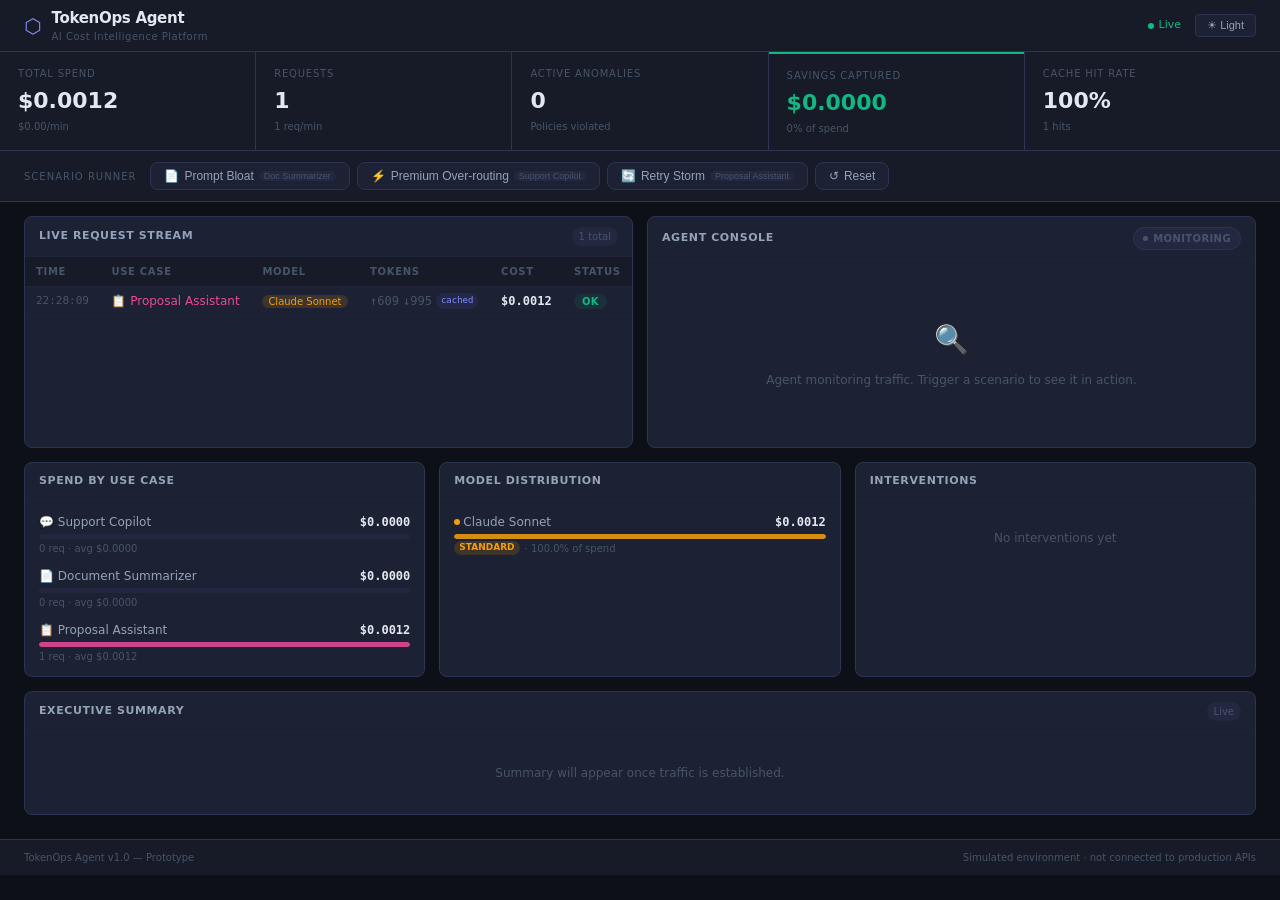
==== index.html @ 14226537 "Build TokenOps Agent standalone prototype Three-file SPA (index.html + styles.css + app.js) that sim" ====
<!DOCTYPE html>
<html lang="en" data-theme="dark">
<head>
  <meta charset="UTF-8">
  <meta name="viewport" content="width=device-width, initial-scale=1.0">
  <title>TokenOps Agent — AI Cost Intelligence</title>
  <link rel="stylesheet" href="styles.css">
</head>
<body>

  <!-- HEADER -->
  <header class="app-header">
    <div class="header-brand">
      <div class="brand-icon">⬡</div>
      <div>
        <div class="brand-name">TokenOps Agent</div>
        <div class="brand-sub">AI Cost Intelligence Platform</div>
      </div>
    </div>
    <div class="header-controls">
      <div class="live-indicator">
        <span class="live-dot"></span>
        <span>Live</span>
      </div>
      <button class="theme-toggle" id="themeToggle" onclick="toggleTheme()">☀ Light</button>
    </div>
  </header>

  <!-- KPI BAR -->
  <section class="kpi-bar">
    <div class="kpi-card">
      <div class="kpi-label">Total Spend</div>
      <div class="kpi-value" id="kpiTotalSpend">$0.00</div>
      <div class="kpi-sub" id="kpiSpendRate">$0.00/min</div>
    </div>
    <div class="kpi-card">
      <div class="kpi-label">Requests</div>
      <div class="kpi-value" id="kpiRequests">0</div>
      <div class="kpi-sub" id="kpiReqRate">0 req/min</div>
    </div>
    <div class="kpi-card" id="kpiAnomalyCard">
      <div class="kpi-label">Active Anomalies</div>
      <div class="kpi-value" id="kpiAnomalies">0</div>
      <div class="kpi-sub">Policies violated</div>
    </div>
    <div class="kpi-card kpi-success">
      <div class="kpi-label">Savings Captured</div>
      <div class="kpi-value" id="kpiSavings">$0.00</div>
      <div class="kpi-sub" id="kpiSavingsPct">0% of spend</div>
    </div>
    <div class="kpi-card">
      <div class="kpi-label">Cache Hit Rate</div>
      <div class="kpi-value" id="kpiCacheRate">0%</div>
      <div class="kpi-sub" id="kpiCacheHits">0 hits</div>
    </div>
  </section>

  <!-- SCENARIO RUNNER -->
  <section class="scenario-runner">
    <div class="scenario-runner-label">SCENARIO RUNNER</div>
    <div class="scenario-btns">
      <button class="scenario-btn bloat" onclick="Scenarios.triggerPromptBloat()">
        <span>📄</span>
        <span>Prompt Bloat</span>
        <span class="scenario-tag">Doc Summarizer</span>
      </button>
      <button class="scenario-btn routing" onclick="Scenarios.triggerPremiumOverrouting()">
        <span>⚡</span>
        <span>Premium Over-routing</span>
        <span class="scenario-tag">Support Copilot</span>
      </button>
      <button class="scenario-btn retry-storm" onclick="Scenarios.triggerRetryStorm()">
        <span>🔄</span>
        <span>Retry Storm</span>
        <span class="scenario-tag">Proposal Assistant</span>
      </button>
      <button class="scenario-btn reset-btn" onclick="Scenarios.reset()">
        <span>↺</span>
        <span>Reset</span>
      </button>
    </div>
    <div class="scenario-status-bar" id="scenarioStatusBar"></div>
  </section>

  <!-- MAIN CONTENT -->
  <div class="main-grid">

    <!-- Live Request Stream -->
    <section class="panel">
      <div class="panel-header">
        <h2>Live Request Stream</h2>
        <span class="panel-badge" id="reqCount">0 requests</span>
      </div>
      <div class="req-table-wrap">
        <table class="req-table">
          <thead>
            <tr>
              <th>Time</th>
              <th>Use Case</th>
              <th>Model</th>
              <th>Tokens</th>
              <th>Cost</th>
              <th>Status</th>
            </tr>
          </thead>
          <tbody id="reqTableBody"></tbody>
        </table>
      </div>
    </section>

    <!-- Agent Console -->
    <section class="panel">
      <div class="panel-header">
        <h2>Agent Console</h2>
        <span class="agent-status-chip" id="agentChip">
          <span class="chip-dot"></span>Monitoring
        </span>
      </div>
      <div class="agent-log" id="agentLog">
        <div class="agent-idle">
          <div class="agent-idle-icon">🔍</div>
          <div>Agent monitoring traffic. Trigger a scenario to see it in action.</div>
        </div>
      </div>
    </section>

  </div>

  <!-- ANALYSIS ROW -->
  <div class="analysis-grid">

    <!-- Spend by Use Case -->
    <section class="panel">
      <div class="panel-header"><h2>Spend by Use Case</h2></div>
      <div class="bar-section" id="spendBars">
        <div class="empty-state">Waiting for traffic…</div>
      </div>
    </section>

    <!-- Model Distribution -->
    <section class="panel">
      <div class="panel-header"><h2>Model Distribution</h2></div>
      <div class="bar-section" id="modelBars">
        <div class="empty-state">Waiting for traffic…</div>
      </div>
    </section>

    <!-- Interventions -->
    <section class="panel">
      <div class="panel-header"><h2>Interventions</h2></div>
      <div class="intervention-list" id="interventionList">
        <div class="empty-state">No interventions yet</div>
      </div>
    </section>

  </div>

  <!-- EXECUTIVE SUMMARY -->
  <section class="panel exec-panel">
    <div class="panel-header">
      <h2>Executive Summary</h2>
      <span class="panel-badge">Live</span>
    </div>
    <div class="exec-content" id="execContent">
      <div class="empty-state">Summary will appear once traffic is established.</div>
    </div>
  </section>

  <footer class="app-footer">
    <span>TokenOps Agent v1.0 — Prototype</span>
    <span>Simulated environment · not connected to production APIs</span>
  </footer>

  <script src="app.js"></script>
</body>
</html>
---- styles.css ----
/* TokenOps Agent — Stylesheet */
*, *::before, *::after { box-sizing: border-box; margin: 0; padding: 0; }

:root {
  --bg:         #0d1117;
  --bg2:        #161b27;
  --bg3:        #1c2133;
  --bg4:        #232840;
  --border:     #2d3453;
  --border2:    #1f2438;
  --txt:        #e2e8f0;
  --txt2:       #94a3b8;
  --txt3:       #475569;
  --accent:     #6366f1;
  --accent2:    #818cf8;
  --accent-bg:  rgba(99,102,241,.10);
  --green:      #10b981;
  --green-bg:   rgba(16,185,129,.10);
  --green-bd:   rgba(16,185,129,.30);
  --amber:      #f59e0b;
  --amber-bg:   rgba(245,158,11,.10);
  --amber-bd:   rgba(245,158,11,.30);
  --red:        #ef4444;
  --red-bg:     rgba(239,68,68,.10);
  --red-bd:     rgba(239,68,68,.30);
  --r:          8px;
  --r2:         4px;
  --shadow:     0 1px 4px rgba(0,0,0,.45);
  --font:       -apple-system, BlinkMacSystemFont, 'Segoe UI', system-ui, sans-serif;
  --mono:       'SF Mono','Fira Code','Cascadia Code',Consolas,monospace;
}

[data-theme="light"] {
  --bg:        #f1f5f9;
  --bg2:       #ffffff;
  --bg3:       #ffffff;
  --bg4:       #f8fafc;
  --border:    #e2e8f0;
  --border2:   #f1f5f9;
  --txt:       #1e293b;
  --txt2:      #64748b;
  --txt3:      #94a3b8;
  --accent-bg: rgba(99,102,241,.07);
  --shadow:    0 1px 4px rgba(0,0,0,.10);
}

html { font-size: 14px; }
body {
  font-family: var(--font);
  background: var(--bg);
  color: var(--txt);
  line-height: 1.5;
  min-height: 100vh;
}

/* ── HEADER ─────────────────────────────────── */
.app-header {
  display: flex;
  align-items: center;
  justify-content: space-between;
  padding: 0 24px;
  height: 52px;
  background: var(--bg2);
  border-bottom: 1px solid var(--border);
  position: sticky; top: 0; z-index: 50;
}
.header-brand { display: flex; align-items: center; gap: 10px; }
.brand-icon { font-size: 20px; color: var(--accent2); }
.brand-name { font-size: 15px; font-weight: 700; letter-spacing: -.3px; }
.brand-sub { font-size: 10px; color: var(--txt3); letter-spacing: .5px; }
.header-controls { display: flex; align-items: center; gap: 14px; }

.live-indicator {
  display: flex; align-items: center; gap: 5px;
  font-size: 11px; font-weight: 500; color: var(--green);
}
.live-dot {
  width: 6px; height: 6px; border-radius: 50%;
  background: var(--green);
  animation: blink 2s infinite;
}
@keyframes blink {
  0%,100%{ opacity:1; box-shadow: 0 0 0 0 rgba(16,185,129,.4); }
  50%    { opacity:.7; box-shadow: 0 0 0 4px rgba(16,185,129,0); }
}

.theme-toggle {
  background: var(--bg3); border: 1px solid var(--border);
  color: var(--txt2); padding: 4px 11px; border-radius: var(--r2);
  cursor: pointer; font-size: 11px; transition: .15s;
}
.theme-toggle:hover { border-color: var(--accent); color: var(--accent2); }

/* ── KPI BAR ─────────────────────────────────── */
.kpi-bar {
  display: grid;
  grid-template-columns: repeat(5,1fr);
  gap: 1px;
  background: var(--border);
  border-bottom: 1px solid var(--border);
}
.kpi-card {
  background: var(--bg2);
  padding: 14px 18px;
  transition: background .2s;
}
.kpi-card:hover { background: var(--bg3); }
.kpi-card.kpi-success { border-top: 2px solid var(--green); }
.kpi-card.kpi-alert  { background: var(--red-bg) !important; }

.kpi-label { font-size: 10px; text-transform: uppercase; letter-spacing: .8px; color: var(--txt3); margin-bottom: 3px; }
.kpi-value { font-size: 22px; font-weight: 800; font-variant-numeric: tabular-nums; margin-bottom: 2px; }
.kpi-card.kpi-success .kpi-value { color: var(--green); }
.kpi-card.kpi-alert  .kpi-value  { color: var(--red); }
.kpi-sub { font-size: 10px; color: var(--txt3); }

/* ── SCENARIO RUNNER ─────────────────────────── */
.scenario-runner {
  display: flex; align-items: center; gap: 14px; flex-wrap: wrap;
  padding: 11px 24px;
  background: var(--bg2); border-bottom: 1px solid var(--border);
}
.scenario-runner-label {
  font-size: 10px; text-transform: uppercase; letter-spacing: 1px; color: var(--txt3);
  white-space: nowrap;
}
.scenario-btns { display: flex; gap: 7px; flex-wrap: wrap; }

.scenario-btn {
  display: inline-flex; align-items: center; gap: 5px;
  padding: 6px 13px; border-radius: var(--r);
  border: 1px solid var(--border); background: var(--bg3);
  color: var(--txt2); cursor: pointer; font-size: 12px; font-weight: 500;
  transition: all .15s;
}
.scenario-btn:hover { transform: translateY(-1px); box-shadow: var(--shadow); }
.scenario-btn:active { transform: none; }
.scenario-btn.bloat:hover       { border-color: var(--amber); color: var(--amber); }
.scenario-btn.routing:hover     { border-color: var(--red);   color: var(--red); }
.scenario-btn.retry-storm:hover { border-color: #a78bfa;      color: #a78bfa; }
.scenario-btn.reset-btn:hover   { border-color: var(--txt3);  color: var(--txt); }

.scenario-tag {
  font-size: 9px; padding: 0 5px; border-radius: 999px;
  background: var(--bg4); color: var(--txt3);
}

.scenario-status-bar {
  font-size: 11px; padding: 4px 10px; border-radius: var(--r2);
  display: none;
}
.scenario-status-bar.warn    { display:block; background: var(--amber-bg); color: var(--amber); border: 1px solid var(--amber-bd); }
.scenario-status-bar.danger  { display:block; background: var(--red-bg);   color: var(--red);   border: 1px solid var(--red-bd);   }
.scenario-status-bar.success { display:block; background: var(--green-bg); color: var(--green); border: 1px solid var(--green-bd); }

/* ── LAYOUT GRIDS ─────────────────────────────── */
.main-grid {
  display: grid; grid-template-columns: 1fr 1fr; gap: 14px;
  padding: 14px 24px;
}
.analysis-grid {
  display: grid; grid-template-columns: 1fr 1fr 1fr; gap: 14px;
  padding: 0 24px 14px;
}
.exec-panel { margin: 0 24px 24px; }

/* ── PANELS ──────────────────────────────────── */
.panel {
  background: var(--bg3); border: 1px solid var(--border);
  border-radius: var(--r); overflow: hidden;
}
.panel-header {
  display: flex; align-items: center; justify-content: space-between;
  padding: 10px 14px; border-bottom: 1px solid var(--border2);
}
.panel-header h2 {
  font-size: 11px; font-weight: 600;
  text-transform: uppercase; letter-spacing: .6px; color: var(--txt2);
}
.panel-badge {
  font-size: 10px; padding: 2px 7px; border-radius: 999px;
  background: var(--bg4); color: var(--txt3);
}

/* ── REQUEST TABLE ────────────────────────────── */
.req-table-wrap { overflow-y: auto; max-height: 400px; }
.req-table { width: 100%; border-collapse: collapse; font-size: 12px; }
.req-table thead th {
  padding: 7px 11px; text-align: left;
  font-size: 10px; text-transform: uppercase; letter-spacing: .7px; color: var(--txt3);
  background: var(--bg2); border-bottom: 1px solid var(--border2);
  position: sticky; top: 0;
}
.req-table tbody tr {
  border-bottom: 1px solid var(--border2); transition: background .12s;
}
.req-table tbody tr:hover { background: var(--bg4); }
.req-table td { padding: 5px 11px; vertical-align: middle; }

.req-row.new { animation: fadeSlide .35s ease-out; }
@keyframes fadeSlide {
  from { opacity: 0; transform: translateY(-6px); }
  to   { opacity: 1; transform: none; }
}
.req-row.row-warn { background: rgba(245,158,11,.04); }
.req-row.row-crit { background: rgba(239,68,68,.06); }

.time-col { color: var(--txt3); font-family: var(--mono); font-size: 11px; }
.tokens-col { font-family: var(--mono); display: flex; align-items: center; gap: 4px; flex-wrap: wrap; }
.cost-col { font-family: var(--mono); font-weight: 600; }
.cost-col.cost-hi  { color: var(--red); }
.cost-col.cost-mid { color: var(--amber); }

.uc-badge { font-weight: 500; }
.model-pill {
  font-size: 10px; padding: 1px 6px; border-radius: 999px; font-weight: 500;
}
.model-pill.premium   { background: rgba(239,68,68,.15);  color: var(--red); }
.model-pill.standard  { background: rgba(245,158,11,.15); color: var(--amber); }
.model-pill.efficient { background: rgba(16,185,129,.15); color: var(--green); }

.tok-in, .tok-out { color: var(--txt3); }
.tag-cache { font-size: 9px; padding: 1px 5px; border-radius: 999px; background: var(--accent-bg); color: var(--accent2); }
.tag-retry { font-size: 9px; padding: 1px 5px; border-radius: 999px; background: var(--red-bg); color: var(--red); font-weight: 700; }

.status-pill {
  font-size: 10px; padding: 2px 8px; border-radius: 999px;
  font-weight: 600; text-transform: uppercase; letter-spacing: .3px;
}
.status-pill.ok       { background: var(--green-bg); color: var(--green); }
.status-pill.flagged  { background: var(--amber-bg); color: var(--amber); }
.status-pill.retrying { background: var(--red-bg);   color: var(--red);  }
.status-pill.circuit  { background: var(--red-bg);   color: var(--red);  font-weight: 800; }
.status-pill.done     { background: var(--accent-bg);color: var(--accent2); }

/* ── AGENT CONSOLE ────────────────────────────── */
.agent-log {
  padding: 10px; max-height: 400px; overflow-y: auto;
  display: flex; flex-direction: column; gap: 8px;
}
.agent-idle {
  display: flex; flex-direction: column; align-items: center;
  padding: 48px 24px; color: var(--txt3); font-size: 12px;
  text-align: center; gap: 10px;
}
.agent-idle-icon { font-size: 28px; }

.agent-entry {
  border-radius: var(--r); padding: 10px;
  border: 1px solid var(--border2); background: var(--bg2);
  font-size: 12px;
}
.agent-entry.new { animation: fadeSlide .4s ease-out; }
.agent-entry.t-anomaly      { border-left: 3px solid var(--amber); background: rgba(245,158,11,.04); }
.agent-entry.t-recommend    { border-left: 3px solid var(--accent); background: rgba(99,102,241,.04); }
.agent-entry.t-autonomous   { border-left: 3px solid var(--green); background: rgba(16,185,129,.04); }
.agent-entry.t-info         { border-left: 3px solid var(--txt3); }

.ae-head {
  display: flex; align-items: flex-start; gap: 7px; margin-bottom: 5px;
}
.ae-icon { font-size: 13px; flex-shrink: 0; margin-top: 1px; }
.ae-badges { display: flex; align-items: center; gap: 4px; flex-wrap: wrap; flex: 1; }
.ae-type-pill {
  font-size: 9px; padding: 1px 6px; border-radius: 999px;
  font-weight: 700; text-transform: uppercase; letter-spacing: .5px;
}
.ae-type-pill.t-anomaly    { background: var(--amber-bg);  color: var(--amber); }
.ae-type-pill.t-recommend  { background: var(--accent-bg); color: var(--accent2); }
.ae-type-pill.t-autonomous { background: var(--green-bg);  color: var(--green); }
.ae-type-pill.t-info       { background: var(--bg4); color: var(--txt3); }

.ae-title  { font-size: 12px; font-weight: 600; }
.ae-time   { font-size: 11px; color: var(--txt3); font-family: var(--mono); white-space: nowrap; margin-left: auto; }
.ae-workflow { font-size: 10px; color: var(--txt3); margin-bottom: 6px; padding-left: 20px; }

.ae-details { padding-left: 20px; }
.ae-line { color: var(--txt2); margin: 2px 0; line-height: 1.65; }
.ae-line.ae-spacer { margin: 3px 0; }
.ae-line.ae-policy { color: var(--txt3); font-size: 11px; }

/* ── COMPARISON ─────────────────────────────── */
.comparison {
  display: flex; align-items: center; gap: 8px;
  margin-top: 9px; padding: 9px 11px;
  background: var(--bg); border-radius: var(--r2);
  border: 1px solid var(--border2);
}
.cmp-col { text-align: center; min-width: 72px; }
.cmp-lbl { font-size: 9px; text-transform: uppercase; letter-spacing: .8px; color: var(--txt3); margin-bottom: 2px; }
.cmp-val { font-size: 15px; font-weight: 800; font-family: var(--mono); }
.cmp-val.hi  { color: var(--red); }
.cmp-val.lo  { color: var(--green); }
.cmp-sub { font-size: 10px; color: var(--txt3); margin-top: 1px; }
.cmp-arrow { color: var(--txt3); font-size: 14px; flex-shrink: 0; }
.cmp-savings {
  margin-left: auto; text-align: center;
  padding: 6px 11px; background: var(--green-bg);
  border-radius: var(--r2); border: 1px solid var(--green-bd);
}
.cmp-savings-lbl { font-size: 9px; text-transform: uppercase; letter-spacing: .7px; color: var(--green); }
.cmp-savings-val { font-size: 16px; font-weight: 800; color: var(--green); font-family: var(--mono); }

/* ── AGENT STATUS CHIP ───────────────────────── */
.agent-status-chip {
  display: inline-flex; align-items: center; gap: 5px;
  font-size: 10px; font-weight: 600; padding: 3px 9px;
  border-radius: 999px; background: var(--bg4);
  color: var(--txt3); border: 1px solid var(--border);
  text-transform: uppercase; letter-spacing: .4px;
}
.agent-status-chip.alert   { background: var(--amber-bg); color: var(--amber); border-color: var(--amber-bd); }
.agent-status-chip.success { background: var(--green-bg); color: var(--green); border-color: var(--green-bd); }
.chip-dot {
  width: 5px; height: 5px; border-radius: 50%; background: currentColor;
  animation: blink 2s infinite;
}

/* ── SPEND / MODEL BARS ──────────────────────── */
.bar-section {
  padding: 12px 14px; display: flex; flex-direction: column; gap: 11px;
}
.bar-row {}
.bar-lbl {
  display: flex; justify-content: space-between;
  font-size: 12px; margin-bottom: 3px; color: var(--txt2);
}
.bar-amt { font-family: var(--mono); font-weight: 600; color: var(--txt); }
.bar-track { height: 5px; background: var(--bg4); border-radius: 999px; overflow: hidden; }
.bar-fill  { height: 100%; border-radius: 999px; transition: width .5s ease; opacity: .85; }
.bar-meta  { font-size: 10px; color: var(--txt3); margin-top: 2px; display: flex; gap: 5px; align-items: center; }

.tier-chip {
  font-size: 9px; padding: 0 5px; border-radius: 999px;
  font-weight: 600; text-transform: uppercase;
}
.tier-chip.premium   { background: rgba(239,68,68,.15);  color: var(--red); }
.tier-chip.standard  { background: rgba(245,158,11,.15); color: var(--amber); }
.tier-chip.efficient { background: rgba(16,185,129,.15); color: var(--green); }

.model-dot {
  display: inline-block; width: 6px; height: 6px;
  border-radius: 50%; margin-right: 3px; vertical-align: middle;
}

/* ── INTERVENTIONS ───────────────────────────── */
.intervention-list {
  padding: 10px; display: flex; flex-direction: column;
  gap: 7px; max-height: 260px; overflow-y: auto;
}
.inv-card {
  background: var(--bg2); border: 1px solid var(--border2);
  border-radius: var(--r2); padding: 9px; font-size: 12px;
}
.inv-card.inv-critical { border-left: 3px solid var(--red); }
.inv-card.inv-recommend { border-left: 3px solid var(--accent); }

.inv-head { display: flex; align-items: center; gap: 5px; margin-bottom: 3px; }
.inv-icon { font-size: 12px; }
.inv-label { font-size: 10px; font-weight: 700; letter-spacing: .4px; color: var(--txt2); flex: 1; }
.inv-status {
  font-size: 9px; padding: 1px 6px; border-radius: 999px;
  font-weight: 700; text-transform: uppercase;
}
.inv-status.applied  { background: var(--green-bg);  color: var(--green); }
.inv-status.recommend { background: var(--accent-bg); color: var(--accent2); }
.inv-wf     { color: var(--txt3); font-size: 10px; margin-bottom: 3px; }
.inv-saving { color: var(--green); font-weight: 700; font-family: var(--mono); }
.inv-time   { color: var(--txt3); font-size: 10px; font-family: var(--mono); margin-top: 2px; }

/* ── EXECUTIVE SUMMARY ───────────────────────── */
.exec-content { padding: 14px; }
.exec-stats {
  display: grid; grid-template-columns: repeat(4,1fr);
  gap: 12px; margin-bottom: 16px;
}
.exec-stat {
  text-align: center; padding: 14px 10px;
  background: var(--bg2); border-radius: var(--r); border: 1px solid var(--border2);
}
.exec-stat-val {
  font-size: 20px; font-weight: 800; font-family: var(--mono);
  color: var(--accent2); margin-bottom: 3px;
}
.exec-stat-lbl { font-size: 10px; color: var(--txt3); }

.exec-narrative {
  padding: 14px; background: var(--bg2); border-radius: var(--r);
  border: 1px solid var(--border2); font-size: 13px; color: var(--txt2);
  line-height: 1.75;
}
.exec-narrative p { margin-bottom: 7px; }
.exec-narrative p:last-child { margin-bottom: 0; }
.exec-narrative strong { color: var(--txt); }
.exec-tagline {
  font-style: italic; color: var(--accent2) !important;
  font-size: 13px; border-top: 1px solid var(--border2);
  padding-top: 10px; margin-top: 4px;
}

/* ── FOOTER ──────────────────────────────────── */
.app-footer {
  display: flex; justify-content: space-between;
  padding: 10px 24px; border-top: 1px solid var(--border);
  font-size: 10px; color: var(--txt3);
  background: var(--bg2);
}

/* ── UTILITY ─────────────────────────────────── */
.empty-state { color: var(--txt3); font-size: 12px; text-align: center; padding: 18px; }

::-webkit-scrollbar { width: 4px; height: 4px; }
::-webkit-scrollbar-track { background: transparent; }
::-webkit-scrollbar-thumb { background: var(--border); border-radius: 2px; }
::-webkit-scrollbar-thumb:hover { background: var(--txt3); }

/* ── RESPONSIVE ──────────────────────────────── */
@media (max-width: 1100px) {
  .main-grid     { grid-template-columns: 1fr; }
  .analysis-grid { grid-template-columns: 1fr 1fr; }
  .kpi-bar       { grid-template-columns: repeat(3,1fr); }
  .exec-stats    { grid-template-columns: repeat(2,1fr); }
}
@media (max-width: 760px) {
  .analysis-grid { grid-template-columns: 1fr; }
  .kpi-bar       { grid-template-columns: repeat(2,1fr); }
  .exec-stats    { grid-template-columns: repeat(2,1fr); }
  .main-grid, .analysis-grid { padding: 8px 12px; }
  .scenario-runner, .app-header { padding-left: 12px; padding-right: 12px; }
}
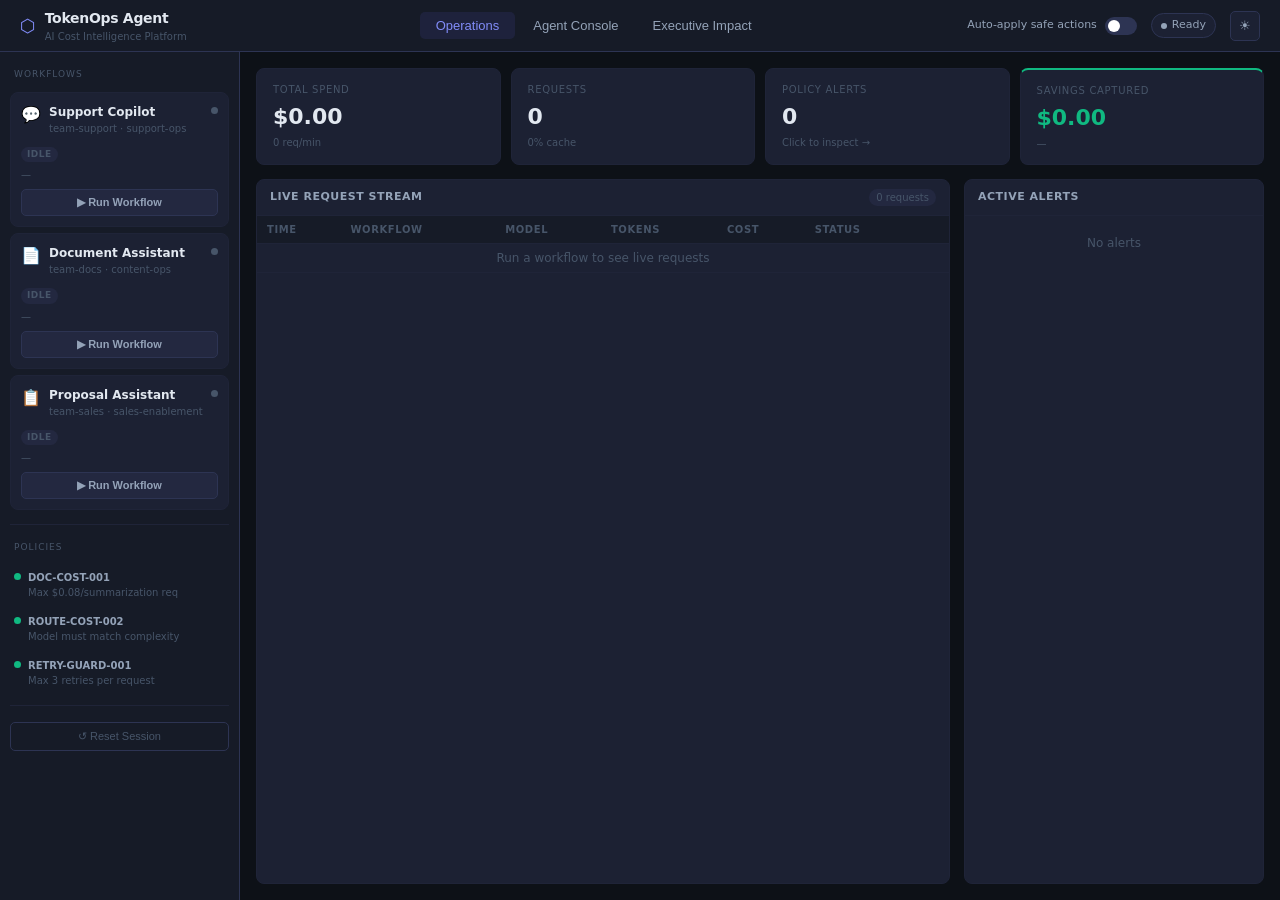
==== commit 6132a9c5: "Rebuild as interactive product — user-driven workflow model Replaces the auto-play simulation with a" ====
--- a/index.html
+++ b/index.html
@@ -3,174 +3,225 @@
 <head>
   <meta charset="UTF-8">
   <meta name="viewport" content="width=device-width, initial-scale=1.0">
-  <title>TokenOps Agent — AI Cost Intelligence</title>
+  <title>TokenOps Agent</title>
   <link rel="stylesheet" href="styles.css">
 </head>
 <body>
+<div class="app">
 
   <!-- HEADER -->
   <header class="app-header">
-    <div class="header-brand">
-      <div class="brand-icon">⬡</div>
+    <div class="hdr-brand">
+      <span class="brand-hex">⬡</span>
       <div>
         <div class="brand-name">TokenOps Agent</div>
         <div class="brand-sub">AI Cost Intelligence Platform</div>
       </div>
     </div>
-    <div class="header-controls">
-      <div class="live-indicator">
+
+    <nav class="tab-nav" id="tabNav">
+      <button class="tab-btn active" data-tab="operations">Operations</button>
+      <button class="tab-btn" data-tab="agent">
+        Agent Console
+        <span class="tab-badge hidden" id="agentBadge">0</span>
+      </button>
+      <button class="tab-btn" data-tab="executive">Executive Impact</button>
+    </nav>
+
+    <div class="hdr-right">
+      <label class="autoapply-label">
+        <span class="autoapply-text">Auto-apply safe actions</span>
+        <div class="toggle" id="autoApplyToggle" onclick="toggleAutoApply()">
+          <div class="toggle-thumb"></div>
+        </div>
+      </label>
+      <div class="live-chip" id="liveChip">
         <span class="live-dot"></span>
-        <span>Live</span>
-      </div>
-      <button class="theme-toggle" id="themeToggle" onclick="toggleTheme()">☀ Light</button>
+        <span id="liveLabel">Ready</span>
+      </div>
+      <button class="hdr-btn" id="themeBtn" onclick="toggleTheme()">☀</button>
     </div>
   </header>
 
-  <!-- KPI BAR -->
-  <section class="kpi-bar">
-    <div class="kpi-card">
-      <div class="kpi-label">Total Spend</div>
-      <div class="kpi-value" id="kpiTotalSpend">$0.00</div>
-      <div class="kpi-sub" id="kpiSpendRate">$0.00/min</div>
+  <!-- BODY -->
+  <div class="app-body">
+
+    <!-- SIDEBAR -->
+    <aside class="sidebar">
+      <div class="sb-label">WORKFLOWS</div>
+
+      <!-- Support Copilot -->
+      <div class="wf-card" id="card-support-copilot">
+        <div class="wf-card-top">
+          <span class="wf-icon">💬</span>
+          <div class="wf-meta">
+            <div class="wf-name">Support Copilot</div>
+            <div class="wf-owner">team-support · support-ops</div>
+          </div>
+          <span class="wf-dot idle" id="dot-support-copilot"></span>
+        </div>
+        <div class="wf-badge idle" id="badge-support-copilot">IDLE</div>
+        <div class="wf-stats" id="stats-support-copilot">—</div>
+        <button class="wf-btn" id="btn-support-copilot"
+                onclick="WorkflowEngine.toggle('support-copilot')">▶ Run Workflow</button>
+      </div>
+
+      <!-- Document Assistant -->
+      <div class="wf-card" id="card-doc-summarizer">
+        <div class="wf-card-top">
+          <span class="wf-icon">📄</span>
+          <div class="wf-meta">
+            <div class="wf-name">Document Assistant</div>
+            <div class="wf-owner">team-docs · content-ops</div>
+          </div>
+          <span class="wf-dot idle" id="dot-doc-summarizer"></span>
+        </div>
+        <div class="wf-badge idle" id="badge-doc-summarizer">IDLE</div>
+        <div class="wf-stats" id="stats-doc-summarizer">—</div>
+        <button class="wf-btn" id="btn-doc-summarizer"
+                onclick="WorkflowEngine.toggle('doc-summarizer')">▶ Run Workflow</button>
+      </div>
+
+      <!-- Proposal Assistant -->
+      <div class="wf-card" id="card-proposal-assistant">
+        <div class="wf-card-top">
+          <span class="wf-icon">📋</span>
+          <div class="wf-meta">
+            <div class="wf-name">Proposal Assistant</div>
+            <div class="wf-owner">team-sales · sales-enablement</div>
+          </div>
+          <span class="wf-dot idle" id="dot-proposal-assistant"></span>
+        </div>
+        <div class="wf-badge idle" id="badge-proposal-assistant">IDLE</div>
+        <div class="wf-stats" id="stats-proposal-assistant">—</div>
+        <button class="wf-btn" id="btn-proposal-assistant"
+                onclick="WorkflowEngine.toggle('proposal-assistant')">▶ Run Workflow</button>
+      </div>
+
+      <div class="sb-divider"></div>
+      <div class="sb-label">POLICIES</div>
+
+      <div class="policy-row">
+        <span class="policy-dot ok" id="pdot-DOC-COST-001"></span>
+        <div>
+          <div class="policy-id">DOC-COST-001</div>
+          <div class="policy-desc">Max $0.08/summarization req</div>
+        </div>
+      </div>
+      <div class="policy-row">
+        <span class="policy-dot ok" id="pdot-ROUTE-COST-002"></span>
+        <div>
+          <div class="policy-id">ROUTE-COST-002</div>
+          <div class="policy-desc">Model must match complexity</div>
+        </div>
+      </div>
+      <div class="policy-row">
+        <span class="policy-dot ok" id="pdot-RETRY-GUARD-001"></span>
+        <div>
+          <div class="policy-id">RETRY-GUARD-001</div>
+          <div class="policy-desc">Max 3 retries per request</div>
+        </div>
+      </div>
+
+      <div class="sb-divider"></div>
+      <button class="reset-btn" onclick="App.reset()">↺ Reset Session</button>
+    </aside>
+
+    <!-- MAIN -->
+    <main class="main">
+
+      <!-- TAB: OPERATIONS -->
+      <div class="tab-panel active" id="tab-operations">
+        <div class="kpi-row">
+          <div class="kpi">
+            <div class="kpi-lbl">Total Spend</div>
+            <div class="kpi-val" id="kpiSpend">$0.00</div>
+            <div class="kpi-sub" id="kpiReqRate">0 req/min</div>
+          </div>
+          <div class="kpi">
+            <div class="kpi-lbl">Requests</div>
+            <div class="kpi-val" id="kpiReqs">0</div>
+            <div class="kpi-sub" id="kpiCacheRate">0% cache</div>
+          </div>
+          <div class="kpi kpi-warn" id="kpiAlertCard" onclick="UI.switchTab('agent')" style="cursor:pointer">
+            <div class="kpi-lbl">Policy Alerts</div>
+            <div class="kpi-val" id="kpiAlerts">0</div>
+            <div class="kpi-sub">Click to inspect →</div>
+          </div>
+          <div class="kpi kpi-green">
+            <div class="kpi-lbl">Savings Captured</div>
+            <div class="kpi-val" id="kpiSavings">$0.00</div>
+            <div class="kpi-sub" id="kpiSavingsPct">—</div>
+          </div>
+        </div>
+
+        <div class="ops-grid">
+          <div class="panel">
+            <div class="panel-hdr">
+              <h2>Live Request Stream</h2>
+              <span class="panel-badge" id="streamCount">0 requests</span>
+            </div>
+            <div class="tbl-wrap">
+              <table class="req-tbl">
+                <thead><tr>
+                  <th>Time</th><th>Workflow</th><th>Model</th>
+                  <th>Tokens</th><th>Cost</th><th>Status</th><th></th>
+                </tr></thead>
+                <tbody id="reqBody">
+                  <tr><td colspan="7" class="empty-cell">Run a workflow to see live requests</td></tr>
+                </tbody>
+              </table>
+            </div>
+          </div>
+
+          <div class="panel">
+            <div class="panel-hdr"><h2>Active Alerts</h2></div>
+            <div id="alertsList"><div class="empty-cell" style="padding:18px">No alerts</div></div>
+          </div>
+        </div>
+      </div>
+
+      <!-- TAB: AGENT CONSOLE -->
+      <div class="tab-panel" id="tab-agent">
+        <div class="agent-toolbar">
+          <span class="agent-toolbar-lbl">Agent observing all running workflows</span>
+          <label class="inline-toggle">
+            <input type="checkbox" id="autoApplyCb" onchange="toggleAutoApply()">
+            <span>Auto-apply safe actions</span>
+          </label>
+        </div>
+        <div class="agent-feed" id="agentFeed">
+          <div class="agent-idle">
+            <div class="agent-idle-ico">🔍</div>
+            <div>Start a workflow to see the agent in action.</div>
+          </div>
+        </div>
+      </div>
+
+      <!-- TAB: EXECUTIVE IMPACT -->
+      <div class="tab-panel" id="tab-executive">
+        <div id="execContent">
+          <div class="exec-empty">
+            <div style="font-size:32px;margin-bottom:10px">📊</div>
+            <div>Run a workflow and approve an optimization to see the impact summary.</div>
+          </div>
+        </div>
+      </div>
+
+    </main>
+  </div><!-- /app-body -->
+
+  <!-- DRAWER -->
+  <div class="drawer" id="drawer">
+    <div class="drawer-hdr">
+      <span id="drawerTitle">Inspection</span>
+      <button class="drawer-close" onclick="Drawer.close()">✕</button>
     </div>
-    <div class="kpi-card">
-      <div class="kpi-label">Requests</div>
-      <div class="kpi-value" id="kpiRequests">0</div>
-      <div class="kpi-sub" id="kpiReqRate">0 req/min</div>
-    </div>
-    <div class="kpi-card" id="kpiAnomalyCard">
-      <div class="kpi-label">Active Anomalies</div>
-      <div class="kpi-value" id="kpiAnomalies">0</div>
-      <div class="kpi-sub">Policies violated</div>
-    </div>
-    <div class="kpi-card kpi-success">
-      <div class="kpi-label">Savings Captured</div>
-      <div class="kpi-value" id="kpiSavings">$0.00</div>
-      <div class="kpi-sub" id="kpiSavingsPct">0% of spend</div>
-    </div>
-    <div class="kpi-card">
-      <div class="kpi-label">Cache Hit Rate</div>
-      <div class="kpi-value" id="kpiCacheRate">0%</div>
-      <div class="kpi-sub" id="kpiCacheHits">0 hits</div>
-    </div>
-  </section>
-
-  <!-- SCENARIO RUNNER -->
-  <section class="scenario-runner">
-    <div class="scenario-runner-label">SCENARIO RUNNER</div>
-    <div class="scenario-btns">
-      <button class="scenario-btn bloat" onclick="Scenarios.triggerPromptBloat()">
-        <span>📄</span>
-        <span>Prompt Bloat</span>
-        <span class="scenario-tag">Doc Summarizer</span>
-      </button>
-      <button class="scenario-btn routing" onclick="Scenarios.triggerPremiumOverrouting()">
-        <span>⚡</span>
-        <span>Premium Over-routing</span>
-        <span class="scenario-tag">Support Copilot</span>
-      </button>
-      <button class="scenario-btn retry-storm" onclick="Scenarios.triggerRetryStorm()">
-        <span>🔄</span>
-        <span>Retry Storm</span>
-        <span class="scenario-tag">Proposal Assistant</span>
-      </button>
-      <button class="scenario-btn reset-btn" onclick="Scenarios.reset()">
-        <span>↺</span>
-        <span>Reset</span>
-      </button>
-    </div>
-    <div class="scenario-status-bar" id="scenarioStatusBar"></div>
-  </section>
-
-  <!-- MAIN CONTENT -->
-  <div class="main-grid">
-
-    <!-- Live Request Stream -->
-    <section class="panel">
-      <div class="panel-header">
-        <h2>Live Request Stream</h2>
-        <span class="panel-badge" id="reqCount">0 requests</span>
-      </div>
-      <div class="req-table-wrap">
-        <table class="req-table">
-          <thead>
-            <tr>
-              <th>Time</th>
-              <th>Use Case</th>
-              <th>Model</th>
-              <th>Tokens</th>
-              <th>Cost</th>
-              <th>Status</th>
-            </tr>
-          </thead>
-          <tbody id="reqTableBody"></tbody>
-        </table>
-      </div>
-    </section>
-
-    <!-- Agent Console -->
-    <section class="panel">
-      <div class="panel-header">
-        <h2>Agent Console</h2>
-        <span class="agent-status-chip" id="agentChip">
-          <span class="chip-dot"></span>Monitoring
-        </span>
-      </div>
-      <div class="agent-log" id="agentLog">
-        <div class="agent-idle">
-          <div class="agent-idle-icon">🔍</div>
-          <div>Agent monitoring traffic. Trigger a scenario to see it in action.</div>
-        </div>
-      </div>
-    </section>
-
+    <div class="drawer-body" id="drawerBody"></div>
   </div>
-
-  <!-- ANALYSIS ROW -->
-  <div class="analysis-grid">
-
-    <!-- Spend by Use Case -->
-    <section class="panel">
-      <div class="panel-header"><h2>Spend by Use Case</h2></div>
-      <div class="bar-section" id="spendBars">
-        <div class="empty-state">Waiting for traffic…</div>
-      </div>
-    </section>
-
-    <!-- Model Distribution -->
-    <section class="panel">
-      <div class="panel-header"><h2>Model Distribution</h2></div>
-      <div class="bar-section" id="modelBars">
-        <div class="empty-state">Waiting for traffic…</div>
-      </div>
-    </section>
-
-    <!-- Interventions -->
-    <section class="panel">
-      <div class="panel-header"><h2>Interventions</h2></div>
-      <div class="intervention-list" id="interventionList">
-        <div class="empty-state">No interventions yet</div>
-      </div>
-    </section>
-
-  </div>
-
-  <!-- EXECUTIVE SUMMARY -->
-  <section class="panel exec-panel">
-    <div class="panel-header">
-      <h2>Executive Summary</h2>
-      <span class="panel-badge">Live</span>
-    </div>
-    <div class="exec-content" id="execContent">
-      <div class="empty-state">Summary will appear once traffic is established.</div>
-    </div>
-  </section>
-
-  <footer class="app-footer">
-    <span>TokenOps Agent v1.0 — Prototype</span>
-    <span>Simulated environment · not connected to production APIs</span>
-  </footer>
-
-  <script src="app.js"></script>
+  <div class="drawer-scrim" id="drawerScrim" onclick="Drawer.close()"></div>
+
+</div><!-- /app -->
+<script src="app.js"></script>
 </body>
 </html>
--- a/styles.css
+++ b/styles.css
@@ -1,430 +1,518 @@
-/* TokenOps Agent — Stylesheet */
+/* TokenOps Agent v2 — Interactive Product */
 *, *::before, *::after { box-sizing: border-box; margin: 0; padding: 0; }
 
 :root {
-  --bg:         #0d1117;
-  --bg2:        #161b27;
-  --bg3:        #1c2133;
-  --bg4:        #232840;
-  --border:     #2d3453;
-  --border2:    #1f2438;
-  --txt:        #e2e8f0;
-  --txt2:       #94a3b8;
-  --txt3:       #475569;
-  --accent:     #6366f1;
-  --accent2:    #818cf8;
-  --accent-bg:  rgba(99,102,241,.10);
-  --green:      #10b981;
-  --green-bg:   rgba(16,185,129,.10);
-  --green-bd:   rgba(16,185,129,.30);
-  --amber:      #f59e0b;
-  --amber-bg:   rgba(245,158,11,.10);
-  --amber-bd:   rgba(245,158,11,.30);
-  --red:        #ef4444;
-  --red-bg:     rgba(239,68,68,.10);
-  --red-bd:     rgba(239,68,68,.30);
-  --r:          8px;
-  --r2:         4px;
-  --shadow:     0 1px 4px rgba(0,0,0,.45);
-  --font:       -apple-system, BlinkMacSystemFont, 'Segoe UI', system-ui, sans-serif;
-  --mono:       'SF Mono','Fira Code','Cascadia Code',Consolas,monospace;
+  --bg:        #0d1117;
+  --bg2:       #161b27;
+  --bg3:       #1c2133;
+  --bg4:       #232840;
+  --border:    #2d3453;
+  --border2:   #1f2438;
+  --txt:       #e2e8f0;
+  --txt2:      #94a3b8;
+  --txt3:      #475569;
+  --accent:    #6366f1;
+  --accent2:   #818cf8;
+  --accent-bg: rgba(99,102,241,.10);
+  --green:     #10b981;
+  --green-bg:  rgba(16,185,129,.12);
+  --green-bd:  rgba(16,185,129,.35);
+  --amber:     #f59e0b;
+  --amber-bg:  rgba(245,158,11,.10);
+  --amber-bd:  rgba(245,158,11,.35);
+  --red:       #ef4444;
+  --red-bg:    rgba(239,68,68,.10);
+  --red-bd:    rgba(239,68,68,.35);
+  --r:         8px;
+  --r2:        5px;
+  --shadow:    0 2px 8px rgba(0,0,0,.4);
+  --font:      -apple-system, BlinkMacSystemFont, 'Segoe UI', system-ui, sans-serif;
+  --mono:      'SF Mono','Fira Code','Cascadia Code',Consolas,monospace;
 }
 
 [data-theme="light"] {
-  --bg:        #f1f5f9;
-  --bg2:       #ffffff;
-  --bg3:       #ffffff;
-  --bg4:       #f8fafc;
-  --border:    #e2e8f0;
-  --border2:   #f1f5f9;
-  --txt:       #1e293b;
-  --txt2:      #64748b;
-  --txt3:      #94a3b8;
+  --bg:     #f1f5f9;
+  --bg2:    #ffffff;
+  --bg3:    #ffffff;
+  --bg4:    #f8fafc;
+  --border: #e2e8f0;
+  --border2:#f1f5f9;
+  --txt:    #1e293b;
+  --txt2:   #64748b;
+  --txt3:   #94a3b8;
   --accent-bg: rgba(99,102,241,.07);
-  --shadow:    0 1px 4px rgba(0,0,0,.10);
+  --shadow: 0 2px 8px rgba(0,0,0,.10);
 }
 
 html { font-size: 14px; }
-body {
-  font-family: var(--font);
-  background: var(--bg);
-  color: var(--txt);
-  line-height: 1.5;
-  min-height: 100vh;
-}
-
-/* ── HEADER ─────────────────────────────────── */
+body { font-family: var(--font); background: var(--bg); color: var(--txt); line-height: 1.5; }
+
+.app { display: flex; flex-direction: column; height: 100vh; overflow: hidden; }
+
+/* ── HEADER ── */
 .app-header {
-  display: flex;
-  align-items: center;
-  justify-content: space-between;
-  padding: 0 24px;
-  height: 52px;
-  background: var(--bg2);
-  border-bottom: 1px solid var(--border);
-  position: sticky; top: 0; z-index: 50;
-}
-.header-brand { display: flex; align-items: center; gap: 10px; }
-.brand-icon { font-size: 20px; color: var(--accent2); }
-.brand-name { font-size: 15px; font-weight: 700; letter-spacing: -.3px; }
-.brand-sub { font-size: 10px; color: var(--txt3); letter-spacing: .5px; }
-.header-controls { display: flex; align-items: center; gap: 14px; }
-
-.live-indicator {
+  height: 52px; flex-shrink: 0;
+  display: flex; align-items: center; gap: 0;
+  background: var(--bg2); border-bottom: 1px solid var(--border);
+  padding: 0 20px; z-index: 50;
+}
+.hdr-brand { display: flex; align-items: center; gap: 9px; min-width: 200px; }
+.brand-hex  { font-size: 18px; color: var(--accent2); }
+.brand-name { font-size: 14px; font-weight: 700; letter-spacing: -.3px; }
+.brand-sub  { font-size: 10px; color: var(--txt3); }
+
+.tab-nav { display: flex; align-items: center; gap: 2px; flex: 1; justify-content: center; }
+.tab-btn {
+  position: relative;
+  padding: 6px 16px; border: none; background: none;
+  color: var(--txt2); font-size: 13px; font-weight: 500;
+  border-radius: var(--r2); cursor: pointer; transition: .15s;
+  display: flex; align-items: center; gap: 6px;
+}
+.tab-btn:hover  { background: var(--bg4); color: var(--txt); }
+.tab-btn.active { background: var(--accent-bg); color: var(--accent2); }
+
+.tab-badge {
+  background: var(--red); color: #fff; font-size: 9px;
+  font-weight: 800; padding: 1px 5px; border-radius: 999px;
+  min-width: 16px; text-align: center;
+}
+.tab-badge.hidden { display: none; }
+
+.hdr-right { display: flex; align-items: center; gap: 14px; min-width: 280px; justify-content: flex-end; }
+
+.autoapply-label { display: flex; align-items: center; gap: 8px; cursor: pointer; }
+.autoapply-text  { font-size: 11px; color: var(--txt2); white-space: nowrap; }
+
+.toggle {
+  width: 32px; height: 18px; border-radius: 999px;
+  background: var(--border); position: relative; cursor: pointer;
+  transition: background .2s;
+}
+.toggle.on { background: var(--green); }
+.toggle-thumb {
+  width: 12px; height: 12px; border-radius: 50%;
+  background: #fff; position: absolute; top: 3px; left: 3px;
+  transition: transform .2s;
+}
+.toggle.on .toggle-thumb { transform: translateX(14px); }
+
+.live-chip {
   display: flex; align-items: center; gap: 5px;
-  font-size: 11px; font-weight: 500; color: var(--green);
-}
+  font-size: 11px; font-weight: 500; color: var(--txt2);
+  padding: 3px 9px; border: 1px solid var(--border);
+  border-radius: 999px; background: var(--bg3);
+}
+.live-chip.active { color: var(--green); border-color: var(--green-bd); background: var(--green-bg); }
 .live-dot {
   width: 6px; height: 6px; border-radius: 50%;
-  background: var(--green);
-  animation: blink 2s infinite;
+  background: currentColor; animation: blink 2s infinite;
 }
 @keyframes blink {
-  0%,100%{ opacity:1; box-shadow: 0 0 0 0 rgba(16,185,129,.4); }
-  50%    { opacity:.7; box-shadow: 0 0 0 4px rgba(16,185,129,0); }
-}
-
-.theme-toggle {
+  0%,100%{ opacity:1; } 50%{ opacity:.4; }
+}
+.hdr-btn {
   background: var(--bg3); border: 1px solid var(--border);
-  color: var(--txt2); padding: 4px 11px; border-radius: var(--r2);
-  cursor: pointer; font-size: 11px; transition: .15s;
-}
-.theme-toggle:hover { border-color: var(--accent); color: var(--accent2); }
-
-/* ── KPI BAR ─────────────────────────────────── */
-.kpi-bar {
-  display: grid;
-  grid-template-columns: repeat(5,1fr);
-  gap: 1px;
-  background: var(--border);
-  border-bottom: 1px solid var(--border);
-}
-.kpi-card {
-  background: var(--bg2);
-  padding: 14px 18px;
-  transition: background .2s;
-}
-.kpi-card:hover { background: var(--bg3); }
-.kpi-card.kpi-success { border-top: 2px solid var(--green); }
-.kpi-card.kpi-alert  { background: var(--red-bg) !important; }
-
-.kpi-label { font-size: 10px; text-transform: uppercase; letter-spacing: .8px; color: var(--txt3); margin-bottom: 3px; }
-.kpi-value { font-size: 22px; font-weight: 800; font-variant-numeric: tabular-nums; margin-bottom: 2px; }
-.kpi-card.kpi-success .kpi-value { color: var(--green); }
-.kpi-card.kpi-alert  .kpi-value  { color: var(--red); }
+  color: var(--txt2); width: 30px; height: 30px; border-radius: var(--r2);
+  cursor: pointer; font-size: 13px; transition: .15s;
+  display: flex; align-items: center; justify-content: center;
+}
+.hdr-btn:hover { border-color: var(--accent); color: var(--accent2); }
+
+/* ── APP BODY ── */
+.app-body {
+  flex: 1; display: flex; overflow: hidden;
+}
+
+/* ── SIDEBAR ── */
+.sidebar {
+  width: 240px; flex-shrink: 0;
+  background: var(--bg2); border-right: 1px solid var(--border);
+  overflow-y: auto; padding: 12px 10px;
+  display: flex; flex-direction: column; gap: 4px;
+}
+.sb-label {
+  font-size: 9px; text-transform: uppercase; letter-spacing: 1px;
+  color: var(--txt3); padding: 4px 4px 6px;
+}
+.sb-divider { height: 1px; background: var(--border2); margin: 8px 0; }
+
+/* ── WORKFLOW CARDS ── */
+.wf-card {
+  border: 1px solid var(--border2); border-radius: var(--r);
+  padding: 10px; background: var(--bg3); margin-bottom: 2px;
+  transition: border-color .2s, background .2s;
+}
+.wf-card.wf-running   { border-color: var(--accent); }
+.wf-card.wf-anomaly   { border-color: var(--amber);  background: rgba(245,158,11,.04); }
+.wf-card.wf-paused    { border-color: var(--red);    background: rgba(239,68,68,.04); }
+.wf-card.wf-optimized { border-color: var(--green);  background: rgba(16,185,129,.04); }
+
+.wf-card-top { display: flex; align-items: flex-start; gap: 8px; margin-bottom: 6px; }
+.wf-icon  { font-size: 16px; flex-shrink: 0; }
+.wf-meta  { flex: 1; min-width: 0; }
+.wf-name  { font-size: 12px; font-weight: 600; white-space: nowrap; overflow: hidden; text-overflow: ellipsis; }
+.wf-owner { font-size: 10px; color: var(--txt3); }
+.wf-dot   { width: 7px; height: 7px; border-radius: 50%; flex-shrink: 0; margin-top: 4px; }
+.wf-dot.idle      { background: var(--txt3); }
+.wf-dot.running   { background: var(--accent2); animation: blink .8s infinite; }
+.wf-dot.anomaly   { background: var(--amber); animation: blink .5s infinite; }
+.wf-dot.paused    { background: var(--red); }
+.wf-dot.optimized { background: var(--green); }
+
+.wf-badge {
+  display: inline-block; font-size: 9px; font-weight: 700;
+  letter-spacing: .5px; padding: 1px 6px; border-radius: 999px;
+  margin-bottom: 5px; text-transform: uppercase;
+}
+.wf-badge.idle      { background: var(--bg4);         color: var(--txt3); }
+.wf-badge.running   { background: var(--accent-bg);   color: var(--accent2); }
+.wf-badge.anomaly   { background: var(--amber-bg);    color: var(--amber); }
+.wf-badge.paused    { background: var(--red-bg);      color: var(--red); }
+.wf-badge.optimized { background: var(--green-bg);    color: var(--green); }
+
+.wf-stats { font-size: 10px; color: var(--txt3); margin-bottom: 7px; display: flex; flex-direction: column; gap: 1px; }
+
+.wf-btn {
+  width: 100%; padding: 6px; border-radius: var(--r2);
+  border: 1px solid var(--border); background: var(--bg4);
+  color: var(--txt2); font-size: 11px; font-weight: 600;
+  cursor: pointer; transition: .15s; text-align: center;
+}
+.wf-btn:hover { border-color: var(--accent); color: var(--accent2); background: var(--accent-bg); }
+.wf-card.wf-running .wf-btn,
+.wf-card.wf-anomaly .wf-btn,
+.wf-card.wf-optimized .wf-btn { border-color: var(--txt3); }
+.wf-card.wf-paused .wf-btn    { border-color: var(--green); color: var(--green); background: var(--green-bg); }
+
+/* ── POLICIES ── */
+.policy-row {
+  display: flex; align-items: flex-start; gap: 7px;
+  padding: 5px 4px; border-radius: var(--r2);
+}
+.policy-dot {
+  width: 7px; height: 7px; border-radius: 50%; flex-shrink: 0; margin-top: 3px;
+}
+.policy-dot.ok       { background: var(--green); }
+.policy-dot.violated { background: var(--red); animation: blink .5s infinite; }
+.policy-id   { font-size: 10px; font-weight: 600; color: var(--txt2); }
+.policy-desc { font-size: 10px; color: var(--txt3); }
+
+.reset-btn {
+  width: 100%; padding: 7px; border-radius: var(--r2);
+  border: 1px solid var(--border); background: none;
+  color: var(--txt3); font-size: 11px; cursor: pointer;
+  transition: .15s; margin-top: 4px;
+}
+.reset-btn:hover { border-color: var(--txt3); color: var(--txt); }
+
+/* ── MAIN + TABS ── */
+.main { flex: 1; overflow: hidden; display: flex; flex-direction: column; }
+
+.tab-panel { display: none; flex-direction: column; gap: 14px; padding: 16px; overflow-y: auto; flex: 1; }
+.tab-panel.active { display: flex; }
+
+/* ── KPI ROW ── */
+.kpi-row { display: grid; grid-template-columns: repeat(4,1fr); gap: 10px; }
+.kpi {
+  background: var(--bg3); border: 1px solid var(--border2);
+  border-radius: var(--r); padding: 13px 16px;
+}
+.kpi.kpi-green { border-top: 2px solid var(--green); }
+.kpi.kpi-warn.has-alert { background: var(--amber-bg); border-color: var(--amber-bd); }
+
+.kpi-lbl { font-size: 10px; text-transform: uppercase; letter-spacing: .7px; color: var(--txt3); margin-bottom: 3px; }
+.kpi-val { font-size: 22px; font-weight: 800; font-variant-numeric: tabular-nums; margin-bottom: 2px; }
+.kpi.kpi-green .kpi-val { color: var(--green); }
+.kpi.kpi-warn.has-alert .kpi-val { color: var(--amber); }
 .kpi-sub { font-size: 10px; color: var(--txt3); }
 
-/* ── SCENARIO RUNNER ─────────────────────────── */
-.scenario-runner {
-  display: flex; align-items: center; gap: 14px; flex-wrap: wrap;
-  padding: 11px 24px;
-  background: var(--bg2); border-bottom: 1px solid var(--border);
-}
-.scenario-runner-label {
-  font-size: 10px; text-transform: uppercase; letter-spacing: 1px; color: var(--txt3);
-  white-space: nowrap;
-}
-.scenario-btns { display: flex; gap: 7px; flex-wrap: wrap; }
-
-.scenario-btn {
-  display: inline-flex; align-items: center; gap: 5px;
-  padding: 6px 13px; border-radius: var(--r);
-  border: 1px solid var(--border); background: var(--bg3);
-  color: var(--txt2); cursor: pointer; font-size: 12px; font-weight: 500;
-  transition: all .15s;
-}
-.scenario-btn:hover { transform: translateY(-1px); box-shadow: var(--shadow); }
-.scenario-btn:active { transform: none; }
-.scenario-btn.bloat:hover       { border-color: var(--amber); color: var(--amber); }
-.scenario-btn.routing:hover     { border-color: var(--red);   color: var(--red); }
-.scenario-btn.retry-storm:hover { border-color: #a78bfa;      color: #a78bfa; }
-.scenario-btn.reset-btn:hover   { border-color: var(--txt3);  color: var(--txt); }
-
-.scenario-tag {
-  font-size: 9px; padding: 0 5px; border-radius: 999px;
-  background: var(--bg4); color: var(--txt3);
-}
-
-.scenario-status-bar {
-  font-size: 11px; padding: 4px 10px; border-radius: var(--r2);
-  display: none;
-}
-.scenario-status-bar.warn    { display:block; background: var(--amber-bg); color: var(--amber); border: 1px solid var(--amber-bd); }
-.scenario-status-bar.danger  { display:block; background: var(--red-bg);   color: var(--red);   border: 1px solid var(--red-bd);   }
-.scenario-status-bar.success { display:block; background: var(--green-bg); color: var(--green); border: 1px solid var(--green-bd); }
-
-/* ── LAYOUT GRIDS ─────────────────────────────── */
-.main-grid {
-  display: grid; grid-template-columns: 1fr 1fr; gap: 14px;
-  padding: 14px 24px;
-}
-.analysis-grid {
-  display: grid; grid-template-columns: 1fr 1fr 1fr; gap: 14px;
-  padding: 0 24px 14px;
-}
-.exec-panel { margin: 0 24px 24px; }
-
-/* ── PANELS ──────────────────────────────────── */
-.panel {
-  background: var(--bg3); border: 1px solid var(--border);
-  border-radius: var(--r); overflow: hidden;
-}
-.panel-header {
-  display: flex; align-items: center; justify-content: space-between;
-  padding: 10px 14px; border-bottom: 1px solid var(--border2);
-}
-.panel-header h2 {
-  font-size: 11px; font-weight: 600;
-  text-transform: uppercase; letter-spacing: .6px; color: var(--txt2);
-}
-.panel-badge {
-  font-size: 10px; padding: 2px 7px; border-radius: 999px;
-  background: var(--bg4); color: var(--txt3);
-}
-
-/* ── REQUEST TABLE ────────────────────────────── */
-.req-table-wrap { overflow-y: auto; max-height: 400px; }
-.req-table { width: 100%; border-collapse: collapse; font-size: 12px; }
-.req-table thead th {
-  padding: 7px 11px; text-align: left;
-  font-size: 10px; text-transform: uppercase; letter-spacing: .7px; color: var(--txt3);
-  background: var(--bg2); border-bottom: 1px solid var(--border2);
-  position: sticky; top: 0;
-}
-.req-table tbody tr {
-  border-bottom: 1px solid var(--border2); transition: background .12s;
-}
-.req-table tbody tr:hover { background: var(--bg4); }
-.req-table td { padding: 5px 11px; vertical-align: middle; }
-
-.req-row.new { animation: fadeSlide .35s ease-out; }
-@keyframes fadeSlide {
-  from { opacity: 0; transform: translateY(-6px); }
-  to   { opacity: 1; transform: none; }
-}
+/* ── OPERATIONS GRID ── */
+.ops-grid { display: grid; grid-template-columns: 1fr 300px; gap: 14px; flex: 1; min-height: 0; }
+
+/* ── PANELS ── */
+.panel { background: var(--bg3); border: 1px solid var(--border2); border-radius: var(--r); display: flex; flex-direction: column; overflow: hidden; }
+.panel-hdr { display: flex; align-items: center; justify-content: space-between; padding: 9px 13px; border-bottom: 1px solid var(--border2); flex-shrink: 0; }
+.panel-hdr h2 { font-size: 11px; font-weight: 600; text-transform: uppercase; letter-spacing: .5px; color: var(--txt2); }
+.panel-badge { font-size: 10px; padding: 1px 7px; border-radius: 999px; background: var(--bg4); color: var(--txt3); }
+
+/* ── REQUEST TABLE ── */
+.tbl-wrap { overflow-y: auto; flex: 1; }
+.req-tbl { width: 100%; border-collapse: collapse; font-size: 12px; }
+.req-tbl thead th {
+  padding: 6px 10px; text-align: left; font-size: 10px; text-transform: uppercase;
+  letter-spacing: .6px; color: var(--txt3); background: var(--bg2);
+  border-bottom: 1px solid var(--border2); position: sticky; top: 0;
+}
+.req-tbl tbody tr { border-bottom: 1px solid var(--border2); transition: background .1s; }
+.req-tbl tbody tr:hover { background: var(--bg4); }
+.req-tbl td { padding: 5px 10px; vertical-align: middle; }
+.empty-cell { padding: 20px; text-align: center; color: var(--txt3); font-size: 12px; }
+
+.req-row.new { animation: fadeIn .3s ease; }
+@keyframes fadeIn { from { opacity:0; transform: translateY(-5px); } to { opacity:1; transform: none; } }
 .req-row.row-warn { background: rgba(245,158,11,.04); }
 .req-row.row-crit { background: rgba(239,68,68,.06); }
-
-.time-col { color: var(--txt3); font-family: var(--mono); font-size: 11px; }
-.tokens-col { font-family: var(--mono); display: flex; align-items: center; gap: 4px; flex-wrap: wrap; }
-.cost-col { font-family: var(--mono); font-weight: 600; }
-.cost-col.cost-hi  { color: var(--red); }
-.cost-col.cost-mid { color: var(--amber); }
-
-.uc-badge { font-weight: 500; }
-.model-pill {
-  font-size: 10px; padding: 1px 6px; border-radius: 999px; font-weight: 500;
-}
+.req-row.row-opt  { background: rgba(16,185,129,.04); }
+
+.time-col  { color: var(--txt3); font-family: var(--mono); font-size: 11px; }
+.tok-col   { font-family: var(--mono); display: flex; align-items: center; gap: 3px; flex-wrap: wrap; }
+.cost-col  { font-family: var(--mono); font-weight: 600; }
+.cost-col.hi  { color: var(--red); }
+.cost-col.mid { color: var(--amber); }
+
+.uc-lbl { font-weight: 500; font-size: 12px; }
+.model-pill { font-size: 10px; padding: 1px 6px; border-radius: 999px; font-weight: 500; }
 .model-pill.premium   { background: rgba(239,68,68,.15);  color: var(--red); }
 .model-pill.standard  { background: rgba(245,158,11,.15); color: var(--amber); }
 .model-pill.efficient { background: rgba(16,185,129,.15); color: var(--green); }
-
 .tok-in, .tok-out { color: var(--txt3); }
-.tag-cache { font-size: 9px; padding: 1px 5px; border-radius: 999px; background: var(--accent-bg); color: var(--accent2); }
-.tag-retry { font-size: 9px; padding: 1px 5px; border-radius: 999px; background: var(--red-bg); color: var(--red); font-weight: 700; }
-
-.status-pill {
-  font-size: 10px; padding: 2px 8px; border-radius: 999px;
-  font-weight: 600; text-transform: uppercase; letter-spacing: .3px;
-}
-.status-pill.ok       { background: var(--green-bg); color: var(--green); }
-.status-pill.flagged  { background: var(--amber-bg); color: var(--amber); }
-.status-pill.retrying { background: var(--red-bg);   color: var(--red);  }
-.status-pill.circuit  { background: var(--red-bg);   color: var(--red);  font-weight: 800; }
-.status-pill.done     { background: var(--accent-bg);color: var(--accent2); }
-
-/* ── AGENT CONSOLE ────────────────────────────── */
-.agent-log {
-  padding: 10px; max-height: 400px; overflow-y: auto;
-  display: flex; flex-direction: column; gap: 8px;
-}
-.agent-idle {
-  display: flex; flex-direction: column; align-items: center;
-  padding: 48px 24px; color: var(--txt3); font-size: 12px;
-  text-align: center; gap: 10px;
-}
-.agent-idle-icon { font-size: 28px; }
-
-.agent-entry {
-  border-radius: var(--r); padding: 10px;
-  border: 1px solid var(--border2); background: var(--bg2);
+.tag-cache  { font-size: 9px; padding: 1px 5px; border-radius: 999px; background: var(--accent-bg); color: var(--accent2); }
+.tag-retry  { font-size: 9px; padding: 1px 5px; border-radius: 999px; background: var(--red-bg); color: var(--red); font-weight: 700; }
+.tag-flagged{ font-size: 9px; padding: 1px 5px; border-radius: 999px; background: var(--amber-bg); color: var(--amber); font-weight: 700; }
+
+.status-pill { font-size: 9px; padding: 2px 7px; border-radius: 999px; font-weight: 700; text-transform: uppercase; letter-spacing: .3px; }
+.status-pill.ok        { background: var(--green-bg); color: var(--green); }
+.status-pill.flagged   { background: var(--amber-bg); color: var(--amber); }
+.status-pill.retrying  { background: var(--red-bg);   color: var(--red); }
+.status-pill.circuit   { background: var(--red-bg);   color: var(--red); font-weight: 900; }
+.status-pill.optimized { background: var(--green-bg); color: var(--green); }
+
+.inspect-btn {
+  font-size: 10px; padding: 2px 8px; border-radius: var(--r2);
+  border: 1px solid var(--border); background: none; color: var(--txt2);
+  cursor: pointer; transition: .12s; white-space: nowrap;
+}
+.inspect-btn:hover { border-color: var(--accent); color: var(--accent2); }
+
+/* ── ALERTS ── */
+#alertsList { overflow-y: auto; }
+.alert-card {
+  display: flex; align-items: flex-start; gap: 9px;
+  padding: 10px 12px; border-bottom: 1px solid var(--border2);
   font-size: 12px;
 }
-.agent-entry.new { animation: fadeSlide .4s ease-out; }
-.agent-entry.t-anomaly      { border-left: 3px solid var(--amber); background: rgba(245,158,11,.04); }
-.agent-entry.t-recommend    { border-left: 3px solid var(--accent); background: rgba(99,102,241,.04); }
-.agent-entry.t-autonomous   { border-left: 3px solid var(--green); background: rgba(16,185,129,.04); }
-.agent-entry.t-info         { border-left: 3px solid var(--txt3); }
-
-.ae-head {
-  display: flex; align-items: flex-start; gap: 7px; margin-bottom: 5px;
-}
-.ae-icon { font-size: 13px; flex-shrink: 0; margin-top: 1px; }
-.ae-badges { display: flex; align-items: center; gap: 4px; flex-wrap: wrap; flex: 1; }
-.ae-type-pill {
+.alert-card.crit { background: rgba(245,158,11,.05); }
+.alert-ico  { font-size: 14px; flex-shrink: 0; margin-top: 1px; }
+.alert-body { flex: 1; min-width: 0; }
+.alert-title { font-weight: 600; color: var(--txt); }
+.alert-msg   { color: var(--txt2); font-size: 11px; margin-top: 1px; }
+.alert-time  { color: var(--txt3); font-size: 10px; font-family: var(--mono); }
+.alert-view  { margin-left: auto; }
+
+/* ── AGENT CONSOLE ── */
+.agent-toolbar {
+  display: flex; align-items: center; justify-content: space-between;
+  padding: 10px 14px; background: var(--bg3); border: 1px solid var(--border2);
+  border-radius: var(--r); flex-shrink: 0;
+}
+.agent-toolbar-lbl { font-size: 11px; color: var(--txt3); }
+.inline-toggle { display: flex; align-items: center; gap: 6px; cursor: pointer; font-size: 11px; color: var(--txt2); }
+.inline-toggle input { display: none; }
+
+.agent-feed { display: flex; flex-direction: column; gap: 10px; overflow-y: auto; flex: 1; padding-bottom: 10px; }
+.agent-idle { display: flex; flex-direction: column; align-items: center; padding: 60px 20px; color: var(--txt3); font-size: 12px; text-align: center; gap: 12px; }
+.agent-idle-ico { font-size: 30px; }
+
+/* Agent entries */
+.agent-entry { border-radius: var(--r); padding: 12px; background: var(--bg3); border: 1px solid var(--border2); font-size: 12px; }
+.agent-entry.new { animation: fadeIn .4s ease; }
+.ae-anomaly   { border-left: 3px solid var(--amber); background: rgba(245,158,11,.04); }
+.ae-approval  { border-left: 3px solid var(--accent); background: rgba(99,102,241,.04); }
+.ae-autonomous{ border-left: 3px solid var(--green);  background: rgba(16,185,129,.04); }
+.ae-applied   { border-left: 3px solid var(--green);  background: rgba(16,185,129,.04); }
+.ae-rejected  { border-left: 3px solid var(--txt3);   opacity: .7; }
+.ae-info      { border-left: 3px solid var(--txt3); }
+
+.ae-head { display: flex; align-items: flex-start; gap: 7px; margin-bottom: 5px; }
+.ae-ico  { font-size: 13px; flex-shrink: 0; margin-top: 1px; }
+.ae-titles { flex: 1; display: flex; align-items: center; gap: 5px; flex-wrap: wrap; }
+.ae-pill {
   font-size: 9px; padding: 1px 6px; border-radius: 999px;
-  font-weight: 700; text-transform: uppercase; letter-spacing: .5px;
-}
-.ae-type-pill.t-anomaly    { background: var(--amber-bg);  color: var(--amber); }
-.ae-type-pill.t-recommend  { background: var(--accent-bg); color: var(--accent2); }
-.ae-type-pill.t-autonomous { background: var(--green-bg);  color: var(--green); }
-.ae-type-pill.t-info       { background: var(--bg4); color: var(--txt3); }
-
-.ae-title  { font-size: 12px; font-weight: 600; }
-.ae-time   { font-size: 11px; color: var(--txt3); font-family: var(--mono); white-space: nowrap; margin-left: auto; }
-.ae-workflow { font-size: 10px; color: var(--txt3); margin-bottom: 6px; padding-left: 20px; }
-
-.ae-details { padding-left: 20px; }
-.ae-line { color: var(--txt2); margin: 2px 0; line-height: 1.65; }
-.ae-line.ae-spacer { margin: 3px 0; }
-.ae-line.ae-policy { color: var(--txt3); font-size: 11px; }
-
-/* ── COMPARISON ─────────────────────────────── */
+  font-weight: 700; text-transform: uppercase; letter-spacing: .4px; flex-shrink: 0;
+}
+.ae-pill.p-anomaly    { background: var(--amber-bg);  color: var(--amber); }
+.ae-pill.p-approval   { background: var(--accent-bg); color: var(--accent2); }
+.ae-pill.p-autonomous { background: var(--green-bg);  color: var(--green); }
+.ae-pill.p-applied    { background: var(--green-bg);  color: var(--green); }
+.ae-pill.p-rejected   { background: var(--bg4);       color: var(--txt3); }
+.ae-pill.p-info       { background: var(--bg4);       color: var(--txt3); }
+.ae-title { font-size: 12px; font-weight: 600; }
+.ae-time  { font-size: 11px; color: var(--txt3); font-family: var(--mono); margin-left: auto; white-space: nowrap; }
+.ae-wf    { font-size: 10px; color: var(--txt3); margin-bottom: 6px; padding-left: 20px; }
+.ae-body  { padding-left: 20px; }
+.ae-line  { color: var(--txt2); margin: 2px 0; line-height: 1.65; }
+.ae-spacer{ margin: 3px 0; }
+
+/* Comparison block */
 .comparison {
-  display: flex; align-items: center; gap: 8px;
-  margin-top: 9px; padding: 9px 11px;
-  background: var(--bg); border-radius: var(--r2);
-  border: 1px solid var(--border2);
-}
-.cmp-col { text-align: center; min-width: 72px; }
-.cmp-lbl { font-size: 9px; text-transform: uppercase; letter-spacing: .8px; color: var(--txt3); margin-bottom: 2px; }
-.cmp-val { font-size: 15px; font-weight: 800; font-family: var(--mono); }
-.cmp-val.hi  { color: var(--red); }
-.cmp-val.lo  { color: var(--green); }
-.cmp-sub { font-size: 10px; color: var(--txt3); margin-top: 1px; }
-.cmp-arrow { color: var(--txt3); font-size: 14px; flex-shrink: 0; }
+  display: flex; align-items: center; gap: 7px;
+  margin-top: 9px; padding: 9px 10px;
+  background: var(--bg); border-radius: var(--r2); border: 1px solid var(--border2);
+}
+.cmp-col { text-align: center; min-width: 70px; }
+.cmp-lbl { font-size: 9px; text-transform: uppercase; letter-spacing: .7px; color: var(--txt3); margin-bottom: 2px; }
+.cmp-val { font-size: 14px; font-weight: 800; font-family: var(--mono); }
+.cmp-val.hi { color: var(--red); }
+.cmp-val.lo { color: var(--green); }
+.cmp-sub { font-size: 10px; color: var(--txt3); }
+.cmp-arrow { color: var(--txt3); font-size: 13px; flex-shrink: 0; }
 .cmp-savings {
   margin-left: auto; text-align: center;
-  padding: 6px 11px; background: var(--green-bg);
+  padding: 6px 10px; background: var(--green-bg);
   border-radius: var(--r2); border: 1px solid var(--green-bd);
 }
-.cmp-savings-lbl { font-size: 9px; text-transform: uppercase; letter-spacing: .7px; color: var(--green); }
-.cmp-savings-val { font-size: 16px; font-weight: 800; color: var(--green); font-family: var(--mono); }
-
-/* ── AGENT STATUS CHIP ───────────────────────── */
-.agent-status-chip {
-  display: inline-flex; align-items: center; gap: 5px;
-  font-size: 10px; font-weight: 600; padding: 3px 9px;
-  border-radius: 999px; background: var(--bg4);
-  color: var(--txt3); border: 1px solid var(--border);
-  text-transform: uppercase; letter-spacing: .4px;
-}
-.agent-status-chip.alert   { background: var(--amber-bg); color: var(--amber); border-color: var(--amber-bd); }
-.agent-status-chip.success { background: var(--green-bg); color: var(--green); border-color: var(--green-bd); }
-.chip-dot {
-  width: 5px; height: 5px; border-radius: 50%; background: currentColor;
-  animation: blink 2s infinite;
-}
-
-/* ── SPEND / MODEL BARS ──────────────────────── */
-.bar-section {
-  padding: 12px 14px; display: flex; flex-direction: column; gap: 11px;
-}
-.bar-row {}
-.bar-lbl {
+.cmp-sav-lbl { font-size: 9px; text-transform: uppercase; letter-spacing: .6px; color: var(--green); }
+.cmp-sav-val { font-size: 15px; font-weight: 800; color: var(--green); font-family: var(--mono); }
+
+/* Approve / reject actions */
+.ae-actions {
+  display: flex; align-items: center; gap: 7px; margin-top: 10px;
+  padding-top: 10px; border-top: 1px solid var(--border2);
+}
+.btn-approve {
+  padding: 5px 13px; border-radius: var(--r2); font-size: 12px; font-weight: 600;
+  cursor: pointer; transition: .15s;
+  background: var(--green-bg); border: 1px solid var(--green-bd); color: var(--green);
+}
+.btn-approve:hover { background: var(--green); color: #fff; }
+.btn-reject {
+  padding: 5px 13px; border-radius: var(--r2); font-size: 12px; font-weight: 600;
+  cursor: pointer; transition: .15s;
+  background: var(--red-bg); border: 1px solid var(--red-bd); color: var(--red);
+}
+.btn-reject:hover  { background: var(--red); color: #fff; }
+.btn-details {
+  padding: 5px 11px; border-radius: var(--r2); font-size: 11px;
+  cursor: pointer; background: none; border: 1px solid var(--border);
+  color: var(--txt2); transition: .15s;
+}
+.btn-details:hover { border-color: var(--accent); color: var(--accent2); }
+
+.ae-approved-badge { font-size: 11px; color: var(--green); font-weight: 600; }
+.ae-rejected-badge { font-size: 11px; color: var(--txt3); }
+
+/* ── EXECUTIVE IMPACT ── */
+.exec-empty {
+  display: flex; flex-direction: column; align-items: center;
+  padding: 80px 30px; color: var(--txt3); font-size: 13px; text-align: center; gap: 8px;
+}
+
+.exec-stats-row { display: grid; grid-template-columns: repeat(4,1fr); gap: 12px; margin-bottom: 16px; }
+.exec-stat {
+  background: var(--bg3); border: 1px solid var(--border2);
+  border-radius: var(--r); padding: 14px; text-align: center;
+}
+.exec-stat.green { border-top: 2px solid var(--green); }
+.exec-stat-val { font-size: 20px; font-weight: 800; font-family: var(--mono); color: var(--accent2); margin-bottom: 3px; }
+.exec-stat.green .exec-stat-val { color: var(--green); }
+.exec-stat-lbl { font-size: 10px; color: var(--txt3); }
+
+.exec-wf-card {
+  background: var(--bg3); border: 1px solid var(--border2);
+  border-radius: var(--r); padding: 16px; margin-bottom: 12px;
+}
+.exec-wf-title  { font-size: 15px; font-weight: 700; margin-bottom: 2px; }
+.exec-wf-type   { font-size: 10px; text-transform: uppercase; letter-spacing: .5px; color: var(--txt3); margin-bottom: 12px; }
+
+.exec-ba {
+  display: flex; align-items: center; gap: 8px;
+  padding: 10px; background: var(--bg); border-radius: var(--r2);
+  border: 1px solid var(--border2); margin-bottom: 10px;
+}
+.exec-ba-col { text-align: center; min-width: 80px; }
+.exec-ba-lbl { font-size: 9px; text-transform: uppercase; letter-spacing: .7px; color: var(--txt3); margin-bottom: 2px; }
+.exec-ba-val { font-size: 15px; font-weight: 800; font-family: var(--mono); }
+.exec-ba-val.hi { color: var(--red); }
+.exec-ba-val.lo { color: var(--green); }
+.exec-ba-arrow  { color: var(--txt3); flex-shrink: 0; }
+.exec-ba-saving {
+  margin-left: auto; padding: 6px 12px;
+  background: var(--green-bg); border-radius: var(--r2); border: 1px solid var(--green-bd);
+  text-align: center;
+}
+.exec-ba-sav-lbl { font-size: 9px; text-transform: uppercase; letter-spacing: .6px; color: var(--green); }
+.exec-ba-sav-val { font-size: 15px; font-weight: 800; color: var(--green); font-family: var(--mono); }
+
+.exec-narrative {
+  font-size: 13px; color: var(--txt2); line-height: 1.7;
+  padding: 12px; background: var(--bg2); border-radius: var(--r2);
+  margin-bottom: 10px;
+}
+.exec-wf-saving { font-size: 13px; font-weight: 700; color: var(--green); font-family: var(--mono); }
+.exec-tagline {
+  font-size: 14px; color: var(--accent2); font-style: italic;
+  padding: 14px 16px; background: var(--accent-bg); border-radius: var(--r);
+  border: 1px solid rgba(99,102,241,.2); margin-top: 4px;
+}
+
+/* ── DRAWER ── */
+.drawer {
+  position: fixed; top: 52px; right: 0; bottom: 0; width: 380px;
+  background: var(--bg3); border-left: 1px solid var(--border);
+  transform: translateX(100%); transition: transform .28s cubic-bezier(.4,0,.2,1);
+  z-index: 100; display: flex; flex-direction: column;
+}
+.drawer.open { transform: none; }
+.drawer-scrim {
+  display: none; position: fixed; inset: 52px 0 0 0;
+  background: rgba(0,0,0,.35); z-index: 99;
+}
+.drawer-scrim.show { display: block; }
+
+.drawer-hdr {
+  display: flex; align-items: center; justify-content: space-between;
+  padding: 12px 16px; border-bottom: 1px solid var(--border2); flex-shrink: 0;
+  font-size: 13px; font-weight: 600; color: var(--txt2);
+}
+.drawer-close {
+  background: none; border: none; color: var(--txt3); cursor: pointer;
+  font-size: 16px; padding: 2px 6px; border-radius: var(--r2); transition: .12s;
+}
+.drawer-close:hover { color: var(--txt); background: var(--bg4); }
+.drawer-body { flex: 1; overflow-y: auto; }
+
+.drawer-section {
+  padding: 14px 16px; border-bottom: 1px solid var(--border2);
+}
+.drawer-section h3 { font-size: 10px; text-transform: uppercase; letter-spacing: .8px; color: var(--txt3); margin-bottom: 8px; }
+
+.drawer-req-id    { font-size: 16px; font-weight: 800; font-family: var(--mono); margin-bottom: 4px; }
+.drawer-req-meta  { display: flex; justify-content: space-between; font-size: 11px; color: var(--txt2); margin-bottom: 6px; }
+.drawer-req-tags  { display: flex; gap: 5px; flex-wrap: wrap; }
+
+.drawer-metric {
   display: flex; justify-content: space-between;
-  font-size: 12px; margin-bottom: 3px; color: var(--txt2);
-}
-.bar-amt { font-family: var(--mono); font-weight: 600; color: var(--txt); }
-.bar-track { height: 5px; background: var(--bg4); border-radius: 999px; overflow: hidden; }
-.bar-fill  { height: 100%; border-radius: 999px; transition: width .5s ease; opacity: .85; }
-.bar-meta  { font-size: 10px; color: var(--txt3); margin-top: 2px; display: flex; gap: 5px; align-items: center; }
-
-.tier-chip {
-  font-size: 9px; padding: 0 5px; border-radius: 999px;
-  font-weight: 600; text-transform: uppercase;
-}
-.tier-chip.premium   { background: rgba(239,68,68,.15);  color: var(--red); }
-.tier-chip.standard  { background: rgba(245,158,11,.15); color: var(--amber); }
-.tier-chip.efficient { background: rgba(16,185,129,.15); color: var(--green); }
-
-.model-dot {
-  display: inline-block; width: 6px; height: 6px;
-  border-radius: 50%; margin-right: 3px; vertical-align: middle;
-}
-
-/* ── INTERVENTIONS ───────────────────────────── */
-.intervention-list {
-  padding: 10px; display: flex; flex-direction: column;
-  gap: 7px; max-height: 260px; overflow-y: auto;
-}
-.inv-card {
-  background: var(--bg2); border: 1px solid var(--border2);
-  border-radius: var(--r2); padding: 9px; font-size: 12px;
-}
-.inv-card.inv-critical { border-left: 3px solid var(--red); }
-.inv-card.inv-recommend { border-left: 3px solid var(--accent); }
-
-.inv-head { display: flex; align-items: center; gap: 5px; margin-bottom: 3px; }
-.inv-icon { font-size: 12px; }
-.inv-label { font-size: 10px; font-weight: 700; letter-spacing: .4px; color: var(--txt2); flex: 1; }
-.inv-status {
-  font-size: 9px; padding: 1px 6px; border-radius: 999px;
-  font-weight: 700; text-transform: uppercase;
-}
-.inv-status.applied  { background: var(--green-bg);  color: var(--green); }
-.inv-status.recommend { background: var(--accent-bg); color: var(--accent2); }
-.inv-wf     { color: var(--txt3); font-size: 10px; margin-bottom: 3px; }
-.inv-saving { color: var(--green); font-weight: 700; font-family: var(--mono); }
-.inv-time   { color: var(--txt3); font-size: 10px; font-family: var(--mono); margin-top: 2px; }
-
-/* ── EXECUTIVE SUMMARY ───────────────────────── */
-.exec-content { padding: 14px; }
-.exec-stats {
-  display: grid; grid-template-columns: repeat(4,1fr);
-  gap: 12px; margin-bottom: 16px;
-}
-.exec-stat {
-  text-align: center; padding: 14px 10px;
-  background: var(--bg2); border-radius: var(--r); border: 1px solid var(--border2);
-}
-.exec-stat-val {
-  font-size: 20px; font-weight: 800; font-family: var(--mono);
-  color: var(--accent2); margin-bottom: 3px;
-}
-.exec-stat-lbl { font-size: 10px; color: var(--txt3); }
-
-.exec-narrative {
-  padding: 14px; background: var(--bg2); border-radius: var(--r);
-  border: 1px solid var(--border2); font-size: 13px; color: var(--txt2);
-  line-height: 1.75;
-}
-.exec-narrative p { margin-bottom: 7px; }
-.exec-narrative p:last-child { margin-bottom: 0; }
-.exec-narrative strong { color: var(--txt); }
-.exec-tagline {
-  font-style: italic; color: var(--accent2) !important;
-  font-size: 13px; border-top: 1px solid var(--border2);
-  padding-top: 10px; margin-top: 4px;
-}
-
-/* ── FOOTER ──────────────────────────────────── */
-.app-footer {
-  display: flex; justify-content: space-between;
-  padding: 10px 24px; border-top: 1px solid var(--border);
-  font-size: 10px; color: var(--txt3);
-  background: var(--bg2);
-}
-
-/* ── UTILITY ─────────────────────────────────── */
-.empty-state { color: var(--txt3); font-size: 12px; text-align: center; padding: 18px; }
-
+  font-size: 12px; padding: 4px 0; border-bottom: 1px solid var(--border2);
+  color: var(--txt2);
+}
+.drawer-metric:last-child { border-bottom: none; }
+.drawer-metric .key   { color: var(--txt2); }
+.drawer-metric .val-hi  { color: var(--red);   font-weight: 700; font-family: var(--mono); }
+.drawer-metric .val-ok  { color: var(--green); font-weight: 600; }
+.drawer-metric .val-mono{ font-family: var(--mono); font-weight: 600; }
+.tier-premium   { color: var(--red); font-weight: 600; }
+.tier-standard  { color: var(--amber); font-weight: 600; }
+.tier-efficient { color: var(--green); font-weight: 600; }
+
+.drawer-diagnosis { font-size: 12px; color: var(--txt2); line-height: 1.7; }
+.drawer-diag-line { margin: 3px 0; color: var(--txt2); }
+
+.drawer-action-name   { font-size: 13px; font-weight: 700; margin-bottom: 4px; }
+.drawer-action-desc   { font-size: 12px; color: var(--txt2); margin-bottom: 6px; line-height: 1.6; }
+.drawer-action-saving { font-size: 12px; color: var(--green); font-weight: 600; margin-bottom: 4px; }
+.drawer-action-trade  { font-size: 11px; color: var(--txt3); margin-bottom: 10px; }
+.drawer-action-btns   { display: flex; gap: 7px; margin-top: 10px; }
+
+/* ── SCROLLBARS ── */
 ::-webkit-scrollbar { width: 4px; height: 4px; }
 ::-webkit-scrollbar-track { background: transparent; }
 ::-webkit-scrollbar-thumb { background: var(--border); border-radius: 2px; }
-::-webkit-scrollbar-thumb:hover { background: var(--txt3); }
-
-/* ── RESPONSIVE ──────────────────────────────── */
-@media (max-width: 1100px) {
-  .main-grid     { grid-template-columns: 1fr; }
-  .analysis-grid { grid-template-columns: 1fr 1fr; }
-  .kpi-bar       { grid-template-columns: repeat(3,1fr); }
-  .exec-stats    { grid-template-columns: repeat(2,1fr); }
-}
-@media (max-width: 760px) {
-  .analysis-grid { grid-template-columns: 1fr; }
-  .kpi-bar       { grid-template-columns: repeat(2,1fr); }
-  .exec-stats    { grid-template-columns: repeat(2,1fr); }
-  .main-grid, .analysis-grid { padding: 8px 12px; }
-  .scenario-runner, .app-header { padding-left: 12px; padding-right: 12px; }
-}
+
+/* ── RESPONSIVE ── */
+@media (max-width: 900px) {
+  .sidebar { width: 200px; }
+  .ops-grid { grid-template-columns: 1fr; }
+  .kpi-row  { grid-template-columns: repeat(2,1fr); }
+  .exec-stats-row { grid-template-columns: repeat(2,1fr); }
+}
